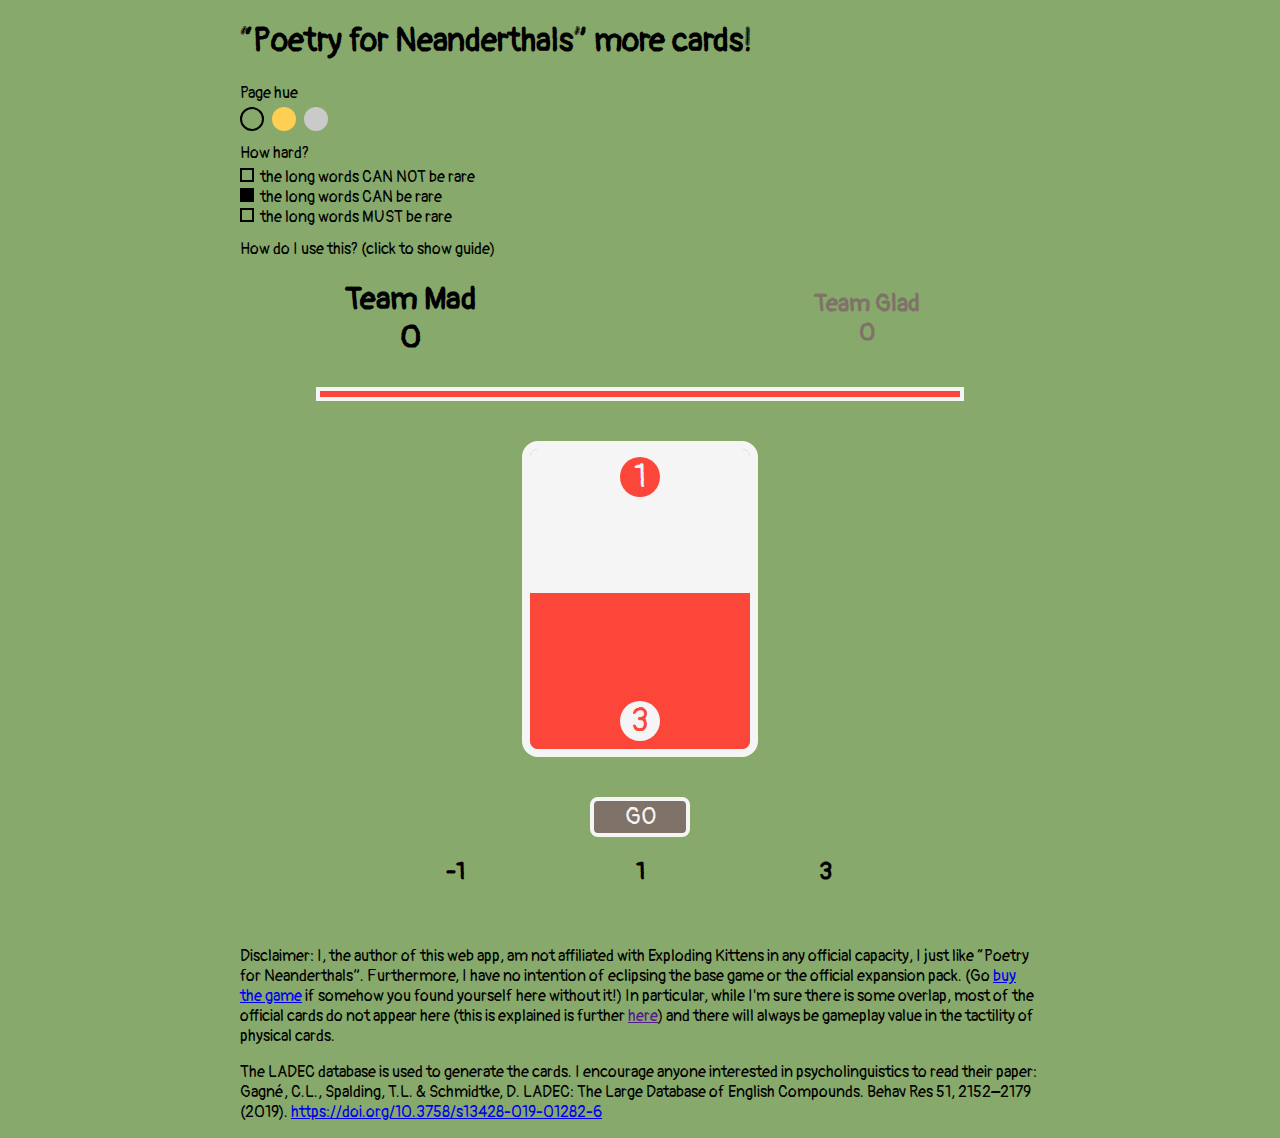
==== docs/index.html @ ecc4f7a7 "build" ====
<!DOCTYPE html><html lang="en"><head><title>Poetry for Neandethals more cards!</title><meta charset="utf-8"><link href="https://fonts.googleapis.com/css2?family=Pangolin&display=swap" rel="stylesheet"><link rel="stylesheet" href="main.css"><script src="https://code.jquery.com/jquery-3.6.1.min.js"></script><script src="LADEC.js"></script><script src="card_generator-min.js"></script></head><body><div class="container"><h1>&ldquo;Poetry for Neanderthals&rdquo; more cards!</h1><div class="game-options"><div class="menu-bg-color"><div class="prompt">Page hue</div><div class="radio"><label><input type="radio" name="bg-color" value="green" checked><div class="bubble"></div></label><label><input type="radio" name="bg-color" value="yellow"><div class="bubble"></div></label><label><input type="radio" name="bg-color" value="gray"><div class="bubble"></div></label></div></div><div class="menu-difficulty"><div class="prompt">How hard?</div><div class="radio"><label><input type="radio" name="difficulty" value="easy"><div class="checkbox"></div><span>the long words CAN NOT be rare</span></label><label><input type="radio" name="difficulty" value="medium" checked><div class="checkbox"></div><span>the long words CAN be rare</span></label><label><input type="radio" name="difficulty" value="hard"><div class="checkbox"></div><span>the long words MUST be rare</span></label></div></div><div class="howto"><input type="checkbox" id="instructions-toggle"><label class="title" for="instructions-toggle">How do I use this? (click to <span class="show">show</span><span class="hide">hide</span> guide)</label><ol class="instructions"><li>You know how to play &ldquo;Poetry for Neanderthals&rdquo; and you have your two teams Mad and Glad with Team Mad to start (as shown by the team names down there).</li><li>Choose (up top) how hard the game will be.</li><li>Pass this to the first one to play, call them Groc for this guide.</li><li>To start their turn, Groc may click hit GO or the blank card. This will show the first card, start the clock, and GO will change to SKIP.</li><li>To skip the card or if Groc screws up, they must click SKIP (and lose a point). If Groc's team gets the top word and Groc wants to move on, click the white part of the card for one point. If Groc's teams get the bottom word, click the red part of the card for three points. In each case, the words (for this turn) show up in the lists at the foot of the page.</li><li>Once time's up, the score is summed and Groc should pass to the next team.</li></ol></div></div><div class="turn-indicator"><div class="mad current">Team Mad<br><span class="score">0</span></div><div class="glad">Team Glad<br><span class="score">0</span></div></div><div class="timer"><div class="inner-bar"></div></div><div class="card"><div class="card-top"><div class="points">1</div><div class="word" id="constituent"></div></div><div class="card-bottom"><div class="word" id="compound"></div><div class="points">3</div></div></div><input type="button" value="GO" id="draw-button"><div class="turn-tally"><div class="bucket flops"><h2>-1</h2></div><div class="bucket ones"><h2>1</h2></div><div class="bucket threes"><h2>3</h2></div></div><div class="info"><p>Disclaimer: I, the author of this web app, am not affiliated with Exploding Kittens in any official capacity, I just like &ldquo;Poetry for Neanderthals&rdquo;. Furthermore, I have no intention of eclipsing the base game or the official expansion pack. (Go <a href="https://www.explodingkittens.com/collections/poetry-for-neanderthals" target="_blank">buy the game</a> if somehow you found yourself here without it!) In particular, while I'm sure there is some overlap, most of the official cards do not appear here (this is explained is further <a href="" target="_blank">here</a>) and there will always be gameplay value in the tactility of physical cards. </p><p>The LADEC database is used to generate the cards. I encourage anyone interested in psycholinguistics to read their paper: <br><span class="citation">Gagn&eacute;, C.L., Spalding, T.L. & Schmidtke, D. LADEC: The Large Database of English Compounds. Behav Res 51, 2152–2179 (2019). <a href="https://doi.org/10.3758/s13428-019-01282-6" target="_blank">https://doi.org/10.3758/s13428-019-01282-6</a></span></p></div></div></body></html>
---- docs/main.css ----
h1, h2, h3, p, div, a, input, label {
  font-family: "Pangolin", sans-serif;
}

body {
  margin: 0;
  background: #87A96B;
}

.container {
  max-width: 800px;
  margin: 0 auto;
  padding: 0 10px;
}

[class^=menu-] {
  margin-bottom: 12px;
}
[class^=menu-] .prompt {
  margin-bottom: 4px;
}

.game-options {
  user-select: none;
}

.menu-bg-color .radio {
  display: flex;
  width: 120px;
}
.menu-bg-color .radio label {
  display: block;
  cursor: pointer;
  margin-right: 8px;
}
.menu-bg-color .radio .bubble {
  width: 24px;
  height: 24px;
  border-radius: 12px;
  box-sizing: border-box;
}
.menu-bg-color .radio input {
  display: none;
}
.menu-bg-color .radio input[value=yellow] ~ .bubble {
  background: rgb(254, 207, 83);
}
.menu-bg-color .radio input[value=green] ~ .bubble {
  background: #87A96B;
}
.menu-bg-color .radio input[value=gray] ~ .bubble {
  background: #CACACA;
}
.menu-bg-color .radio input:checked ~ .bubble {
  border: black 2px solid;
}

.menu-difficulty label {
  display: block;
  cursor: pointer;
}
.menu-difficulty .checkbox {
  display: inline-block;
  width: 14px;
  height: 14px;
  box-sizing: border-box;
  border: 2px solid black;
  margin-right: 6px;
}
.menu-difficulty input {
  display: none;
}
.menu-difficulty input:checked ~ .checkbox {
  background: black;
}

.instructions {
  display: none;
}

.howto .title {
  cursor: pointer;
}
.howto .title .hide {
  display: none;
}

#instructions-toggle {
  display: none;
}

#instructions-toggle:checked ~ .title .show {
  display: none;
}
#instructions-toggle:checked ~ .title .hide {
  display: inline;
}
#instructions-toggle:checked ~ .instructions {
  display: block;
}

.turn-indicator {
  width: 100%;
  margin: 30px auto;
  max-width: 600px;
  display: flex;
  justify-content: space-between;
  font-size: 24px;
  font-weight: 900;
  text-align: center;
  color: rgb(126, 114, 105);
}
.turn-indicator div {
  margin: 0 20px;
  transition: all ease 0.5s;
}
.turn-indicator .current {
  transform: scale(1.3);
  color: black;
}

.timer {
  width: 80%;
  height: 6px;
  background: whitesmoke;
  margin: 40px auto;
  position: relative;
  padding: 4px;
}

.inner-bar {
  height: 100%;
  width: 100%;
  background: rgb(252, 70, 57);
}

@keyframes timer {
  from {
    width: 100%;
  }
  to {
    width: 0%;
  }
}
.card {
  margin: 0 auto;
  width: 220px;
  height: 300px;
  border-radius: 16px;
  border: whitesmoke 8px solid;
  font-size: 32px;
  text-align: center;
  text-transform: uppercase;
}
.card .card-top, .card .card-bottom {
  width: 100%;
  position: relative;
}
.card .word {
  line-height: 2;
  width: 100%;
  position: absolute;
}
.card .points {
  width: 40px;
  height: 40px;
  border-radius: 20px;
  position: absolute;
  left: calc(50% - 20px);
}

.card-top {
  color: rgb(252, 70, 57);
  background: whitesmoke;
  height: 48%;
  border-top-left-radius: 8px;
  border-top-right-radius: 8px;
}
.card-top .word {
  bottom: 4%;
}
.card-top .points {
  top: 8px;
  background: rgb(252, 70, 57);
  color: whitesmoke;
}

.card-bottom {
  color: whitesmoke;
  background: rgb(252, 70, 57);
  height: 52%;
  border-bottom-left-radius: 8px;
  border-bottom-right-radius: 8px;
}
.card-bottom .word {
  top: 10%;
}
.card-bottom .points {
  bottom: 8px;
  background: whitesmoke;
  color: rgb(252, 70, 57);
}

input[type=button] {
  color: whitesmoke;
  background: rgb(126, 114, 105);
  border: whitesmoke 2px solid;
  border-radius: 4px;
}

.turn-tally {
  display: flex;
  justify-content: space-between;
  text-transform: uppercase;
  max-width: 500px;
  margin: 0 auto 40px;
}
.turn-tally h2 {
  margin: 0 10px 20px;
}
.turn-tally .bucket {
  width: 26%;
  text-align: center;
}
.turn-tally span {
  text-decoration: underline;
}

#draw-button {
  width: 100px;
  height: 40px;
  font-size: 24px;
  border-width: 4px;
  border-radius: 8px;
  margin: 40px auto 20px;
  display: block;
}
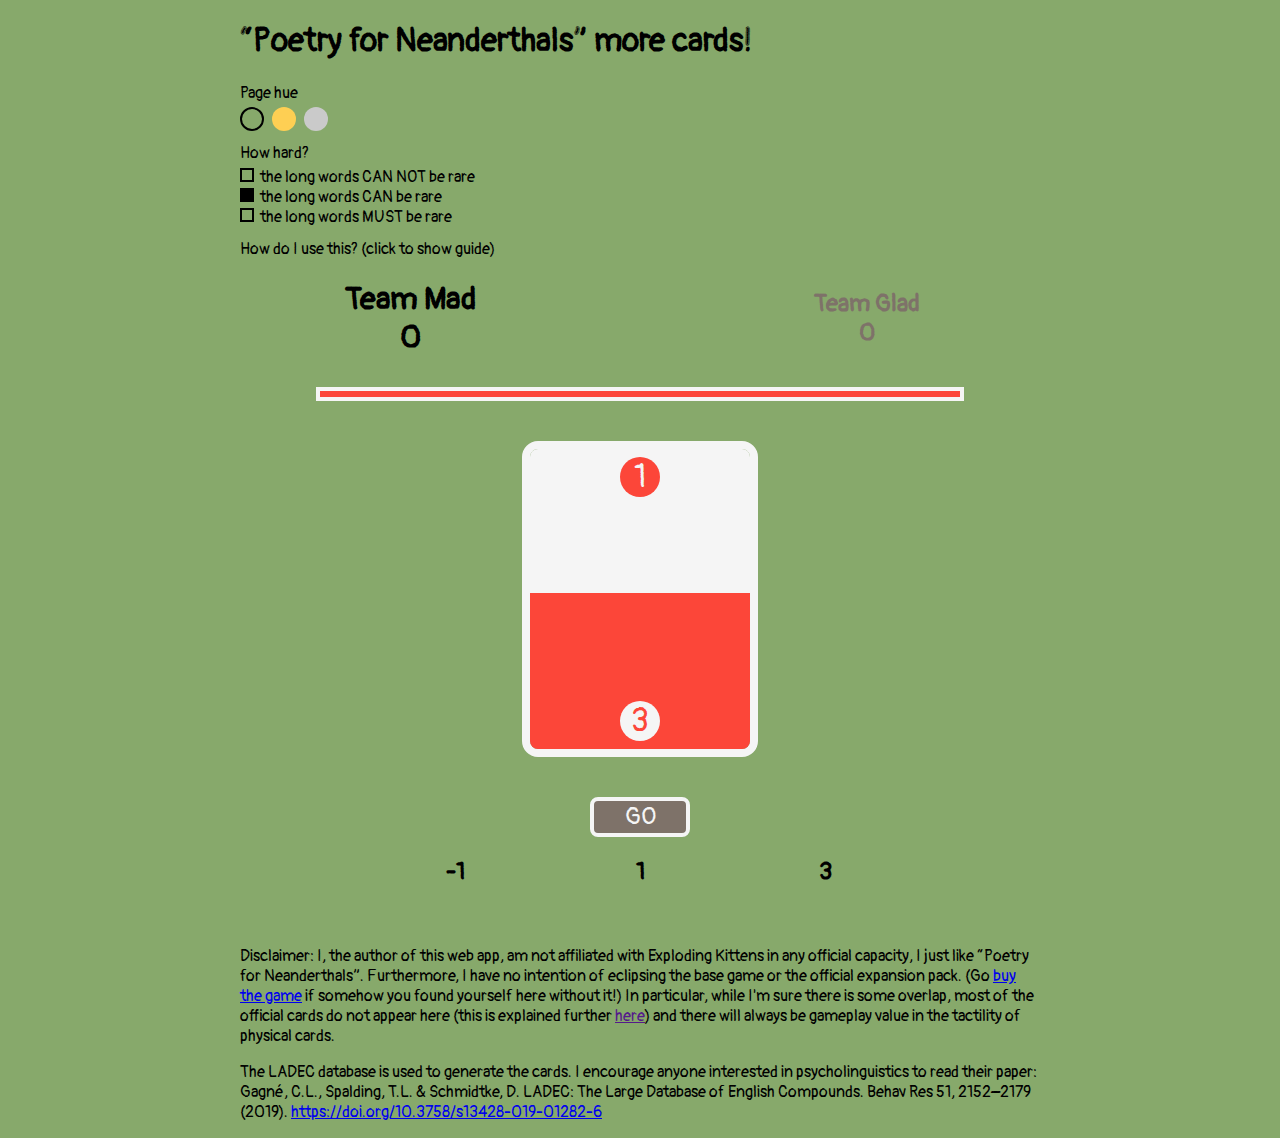
==== commit 851c799b: "fix typos" ====
--- a/docs/index.html
+++ b/docs/index.html
@@ -1 +1 @@
-<!DOCTYPE html><html lang="en"><head><title>Poetry for Neandethals more cards!</title><meta charset="utf-8"><link href="https://fonts.googleapis.com/css2?family=Pangolin&display=swap" rel="stylesheet"><link rel="stylesheet" href="main.css"><script src="https://code.jquery.com/jquery-3.6.1.min.js"></script><script src="LADEC.js"></script><script src="card_generator-min.js"></script></head><body><div class="container"><h1>&ldquo;Poetry for Neanderthals&rdquo; more cards!</h1><div class="game-options"><div class="menu-bg-color"><div class="prompt">Page hue</div><div class="radio"><label><input type="radio" name="bg-color" value="green" checked><div class="bubble"></div></label><label><input type="radio" name="bg-color" value="yellow"><div class="bubble"></div></label><label><input type="radio" name="bg-color" value="gray"><div class="bubble"></div></label></div></div><div class="menu-difficulty"><div class="prompt">How hard?</div><div class="radio"><label><input type="radio" name="difficulty" value="easy"><div class="checkbox"></div><span>the long words CAN NOT be rare</span></label><label><input type="radio" name="difficulty" value="medium" checked><div class="checkbox"></div><span>the long words CAN be rare</span></label><label><input type="radio" name="difficulty" value="hard"><div class="checkbox"></div><span>the long words MUST be rare</span></label></div></div><div class="howto"><input type="checkbox" id="instructions-toggle"><label class="title" for="instructions-toggle">How do I use this? (click to <span class="show">show</span><span class="hide">hide</span> guide)</label><ol class="instructions"><li>You know how to play &ldquo;Poetry for Neanderthals&rdquo; and you have your two teams Mad and Glad with Team Mad to start (as shown by the team names down there).</li><li>Choose (up top) how hard the game will be.</li><li>Pass this to the first one to play, call them Groc for this guide.</li><li>To start their turn, Groc may click hit GO or the blank card. This will show the first card, start the clock, and GO will change to SKIP.</li><li>To skip the card or if Groc screws up, they must click SKIP (and lose a point). If Groc's team gets the top word and Groc wants to move on, click the white part of the card for one point. If Groc's teams get the bottom word, click the red part of the card for three points. In each case, the words (for this turn) show up in the lists at the foot of the page.</li><li>Once time's up, the score is summed and Groc should pass to the next team.</li></ol></div></div><div class="turn-indicator"><div class="mad current">Team Mad<br><span class="score">0</span></div><div class="glad">Team Glad<br><span class="score">0</span></div></div><div class="timer"><div class="inner-bar"></div></div><div class="card"><div class="card-top"><div class="points">1</div><div class="word" id="constituent"></div></div><div class="card-bottom"><div class="word" id="compound"></div><div class="points">3</div></div></div><input type="button" value="GO" id="draw-button"><div class="turn-tally"><div class="bucket flops"><h2>-1</h2></div><div class="bucket ones"><h2>1</h2></div><div class="bucket threes"><h2>3</h2></div></div><div class="info"><p>Disclaimer: I, the author of this web app, am not affiliated with Exploding Kittens in any official capacity, I just like &ldquo;Poetry for Neanderthals&rdquo;. Furthermore, I have no intention of eclipsing the base game or the official expansion pack. (Go <a href="https://www.explodingkittens.com/collections/poetry-for-neanderthals" target="_blank">buy the game</a> if somehow you found yourself here without it!) In particular, while I'm sure there is some overlap, most of the official cards do not appear here (this is explained is further <a href="" target="_blank">here</a>) and there will always be gameplay value in the tactility of physical cards. </p><p>The LADEC database is used to generate the cards. I encourage anyone interested in psycholinguistics to read their paper: <br><span class="citation">Gagn&eacute;, C.L., Spalding, T.L. & Schmidtke, D. LADEC: The Large Database of English Compounds. Behav Res 51, 2152–2179 (2019). <a href="https://doi.org/10.3758/s13428-019-01282-6" target="_blank">https://doi.org/10.3758/s13428-019-01282-6</a></span></p></div></div></body></html>+<!DOCTYPE html><html lang="en"><head><title>Poetry for Neanderthals more cards!</title><meta charset="utf-8"><meta name="viewport" content="width=device-width, initial-scale=1"><link href="https://fonts.googleapis.com/css2?family=Pangolin&display=swap" rel="stylesheet"><link rel="stylesheet" href="main.css"><script src="https://code.jquery.com/jquery-3.6.1.min.js"></script><script src="LADEC.js"></script><script src="card_generator-min.js"></script></head><body><div class="container"><h1>&ldquo;Poetry for Neanderthals&rdquo; more cards!</h1><div class="game-options"><div class="menu-bg-color"><div class="prompt">Page hue</div><div class="radio"><label><input type="radio" name="bg-color" value="green" checked><div class="bubble"></div></label><label><input type="radio" name="bg-color" value="yellow"><div class="bubble"></div></label><label><input type="radio" name="bg-color" value="gray"><div class="bubble"></div></label></div></div><div class="menu-difficulty"><div class="prompt">How hard?</div><div class="radio"><label><input type="radio" name="difficulty" value="easy"><div class="checkbox"></div><span>the long words CAN NOT be rare</span></label><label><input type="radio" name="difficulty" value="medium" checked><div class="checkbox"></div><span>the long words CAN be rare</span></label><label><input type="radio" name="difficulty" value="hard"><div class="checkbox"></div><span>the long words MUST be rare</span></label></div></div><div class="howto"><input type="checkbox" id="instructions-toggle"><label class="title" for="instructions-toggle">How do I use this? (click to <span class="show">show</span><span class="hide">hide</span> guide)</label><ol class="instructions"><li>You know how to play &ldquo;Poetry for Neanderthals&rdquo; and you have your two teams Mad and Glad with Team Mad to start (as shown by the team names down there).</li><li>Choose (up top) how hard the game will be.</li><li>Pass this to the first one to play, call them Groc for this guide.</li><li>To start their turn, Groc may click hit GO or the blank card. This will show the first card, start the clock, and GO will change to SKIP.</li><li>To skip the card or if Groc screws up, they must click SKIP (and lose a point). If Groc's team gets the top word (marked 1) and Groc wants to move on, click the white part of the card for one point. If Groc's team gets the long word (marked 3), click the red part of the card for three points. In each case, the words (for this turn) show up in the lists at the foot of the page.</li><li>Once time's up, the score is summed and Groc should pass to the next team.</li></ol></div></div><div class="turn-indicator"><div class="mad current">Team Mad<br><span class="score">0</span></div><div class="glad">Team Glad<br><span class="score">0</span></div></div><div class="timer"><div class="inner-bar"></div></div><div class="card"><div class="card-top"><div class="points">1</div><div class="word" id="constituent"></div></div><div class="card-bottom"><div class="word" id="compound"></div><div class="points">3</div></div></div><input type="button" value="GO" id="draw-button"><div class="turn-tally"><div class="bucket flops"><h2>-1</h2></div><div class="bucket ones"><h2>1</h2></div><div class="bucket threes"><h2>3</h2></div></div><div class="info"><p>Disclaimer: I, the author of this web app, am not affiliated with Exploding Kittens in any official capacity, I just like &ldquo;Poetry for Neanderthals&rdquo;. Furthermore, I have no intention of eclipsing the base game or the official expansion pack. (Go <a href="https://www.explodingkittens.com/collections/poetry-for-neanderthals" target="_blank">buy the game</a> if somehow you found yourself here without it!) In particular, while I'm sure there is some overlap, most of the official cards do not appear here (this is explained further <a href="" target="_blank">here</a>) and there will always be gameplay value in the tactility of physical cards. </p><p>The LADEC database is used to generate the cards. I encourage anyone interested in psycholinguistics to read their paper: <br><span class="citation">Gagn&eacute;, C.L., Spalding, T.L. & Schmidtke, D. LADEC: The Large Database of English Compounds. Behav Res 51, 2152–2179 (2019). <a href="https://doi.org/10.3758/s13428-019-01282-6" target="_blank">https://doi.org/10.3758/s13428-019-01282-6</a></span></p></div></div></body></html>--- a/docs/main.css
+++ b/docs/main.css
@@ -8,6 +8,7 @@
 }
 
 .container {
+  width: 100%;
   max-width: 800px;
   margin: 0 auto;
   padding: 0 10px;
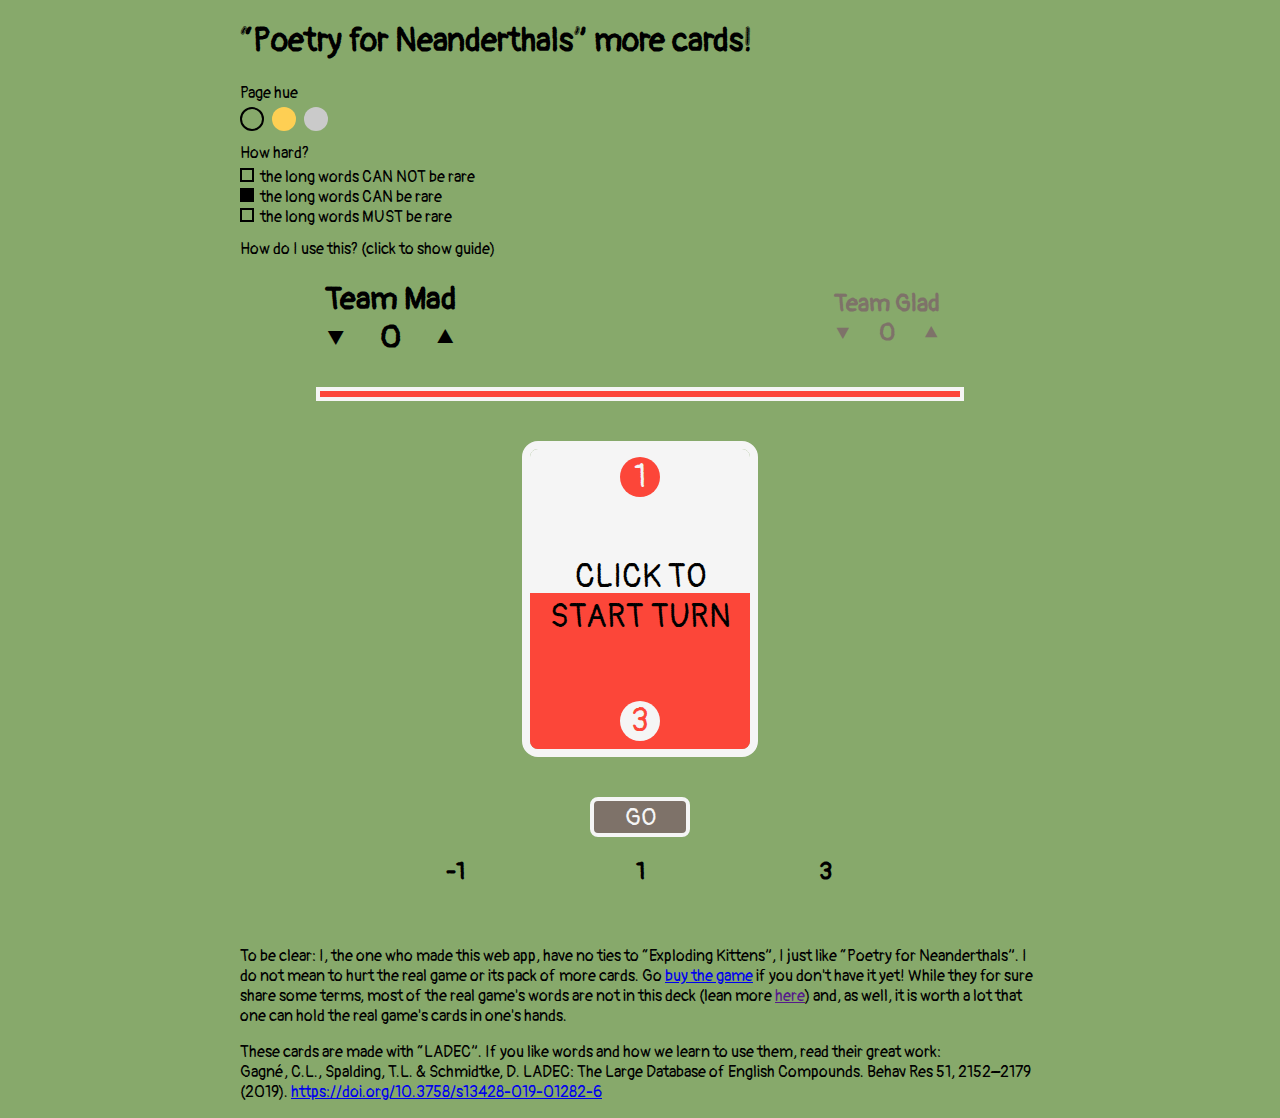
==== commit 20287321: "Make playtest improvements" ====
--- a/docs/index.html
+++ b/docs/index.html
@@ -1 +1 @@
-<!DOCTYPE html><html lang="en"><head><title>Poetry for Neanderthals more cards!</title><meta charset="utf-8"><meta name="viewport" content="width=device-width, initial-scale=1"><link href="https://fonts.googleapis.com/css2?family=Pangolin&display=swap" rel="stylesheet"><link rel="stylesheet" href="main.css"><script src="https://code.jquery.com/jquery-3.6.1.min.js"></script><script src="LADEC.js"></script><script src="card_generator-min.js"></script></head><body><div class="container"><h1>&ldquo;Poetry for Neanderthals&rdquo; more cards!</h1><div class="game-options"><div class="menu-bg-color"><div class="prompt">Page hue</div><div class="radio"><label><input type="radio" name="bg-color" value="green" checked><div class="bubble"></div></label><label><input type="radio" name="bg-color" value="yellow"><div class="bubble"></div></label><label><input type="radio" name="bg-color" value="gray"><div class="bubble"></div></label></div></div><div class="menu-difficulty"><div class="prompt">How hard?</div><div class="radio"><label><input type="radio" name="difficulty" value="easy"><div class="checkbox"></div><span>the long words CAN NOT be rare</span></label><label><input type="radio" name="difficulty" value="medium" checked><div class="checkbox"></div><span>the long words CAN be rare</span></label><label><input type="radio" name="difficulty" value="hard"><div class="checkbox"></div><span>the long words MUST be rare</span></label></div></div><div class="howto"><input type="checkbox" id="instructions-toggle"><label class="title" for="instructions-toggle">How do I use this? (click to <span class="show">show</span><span class="hide">hide</span> guide)</label><ol class="instructions"><li>You know how to play &ldquo;Poetry for Neanderthals&rdquo; and you have your two teams Mad and Glad with Team Mad to start (as shown by the team names down there).</li><li>Choose (up top) how hard the game will be.</li><li>Pass this to the first one to play, call them Groc for this guide.</li><li>To start their turn, Groc may click hit GO or the blank card. This will show the first card, start the clock, and GO will change to SKIP.</li><li>To skip the card or if Groc screws up, they must click SKIP (and lose a point). If Groc's team gets the top word (marked 1) and Groc wants to move on, click the white part of the card for one point. If Groc's team gets the long word (marked 3), click the red part of the card for three points. In each case, the words (for this turn) show up in the lists at the foot of the page.</li><li>Once time's up, the score is summed and Groc should pass to the next team.</li></ol></div></div><div class="turn-indicator"><div class="mad current">Team Mad<br><span class="score">0</span></div><div class="glad">Team Glad<br><span class="score">0</span></div></div><div class="timer"><div class="inner-bar"></div></div><div class="card"><div class="card-top"><div class="points">1</div><div class="word" id="constituent"></div></div><div class="card-bottom"><div class="word" id="compound"></div><div class="points">3</div></div></div><input type="button" value="GO" id="draw-button"><div class="turn-tally"><div class="bucket flops"><h2>-1</h2></div><div class="bucket ones"><h2>1</h2></div><div class="bucket threes"><h2>3</h2></div></div><div class="info"><p>Disclaimer: I, the author of this web app, am not affiliated with Exploding Kittens in any official capacity, I just like &ldquo;Poetry for Neanderthals&rdquo;. Furthermore, I have no intention of eclipsing the base game or the official expansion pack. (Go <a href="https://www.explodingkittens.com/collections/poetry-for-neanderthals" target="_blank">buy the game</a> if somehow you found yourself here without it!) In particular, while I'm sure there is some overlap, most of the official cards do not appear here (this is explained further <a href="" target="_blank">here</a>) and there will always be gameplay value in the tactility of physical cards. </p><p>The LADEC database is used to generate the cards. I encourage anyone interested in psycholinguistics to read their paper: <br><span class="citation">Gagn&eacute;, C.L., Spalding, T.L. & Schmidtke, D. LADEC: The Large Database of English Compounds. Behav Res 51, 2152–2179 (2019). <a href="https://doi.org/10.3758/s13428-019-01282-6" target="_blank">https://doi.org/10.3758/s13428-019-01282-6</a></span></p></div></div></body></html>+<!DOCTYPE html><html lang="en"><head><title>Poetry for Neanderthals more cards!</title><meta charset="utf-8"><meta name="viewport" content="width=device-width, initial-scale=1"><link href="https://fonts.googleapis.com/css2?family=Pangolin&display=swap" rel="stylesheet"><link rel="stylesheet" href="main.css"><script src="https://code.jquery.com/jquery-3.6.1.min.js"></script><script src="LADEC.js"></script><script src="card_generator-min.js"></script></head><body><div class="container"><h1>&ldquo;Poetry for Neanderthals&rdquo; more cards!</h1><div class="game-options"><div class="menu-bg-color"><div class="prompt">Page hue</div><div class="radio"><label><input type="radio" name="bg-color" value="green" checked><div class="bubble"></div></label><label><input type="radio" name="bg-color" value="yellow"><div class="bubble"></div></label><label><input type="radio" name="bg-color" value="gray"><div class="bubble"></div></label></div></div><div class="menu-difficulty"><div class="prompt">How hard?</div><div class="radio"><label><input type="radio" name="difficulty" value="easy"><div class="checkbox"></div><span>the long words CAN NOT be rare</span></label><label><input type="radio" name="difficulty" value="medium" checked><div class="checkbox"></div><span>the long words CAN be rare</span></label><label><input type="radio" name="difficulty" value="hard"><div class="checkbox"></div><span>the long words MUST be rare</span></label></div></div><div class="howto"><input type="checkbox" id="instructions-toggle"><label class="title" for="instructions-toggle">How do I use this? (click to <span class="show">show</span><span class="hide">hide</span> guide)</label><ol class="instructions"><li>You know how to play &ldquo;Poetry for Neanderthals&rdquo; and you have your two teams Mad and Glad with Team Mad to start (as shown by the team names down there).</li><li>Choose (up top) how hard the game will be.</li><li>Pass this to the first one to play, call them Groc for this guide.</li><li>To start their turn, Groc click GO or the blank card. This will show the first card, start the clock, and GO will change to SKIP.</li><li>To skip the card or if Groc screws up, they must click SKIP (and lose a point). If Groc's team gets the top word (marked 1) and Groc wants to move on, click the white part of the card for one point. If Groc's team gets the long word (marked 3), click the red part of the card for three points. In each case, the words (for this turn) show up in the lists at the foot of the page.</li><li>Once time's up, the score is summed and Groc should pass to the next team.</li><li>TIP: If Groc made an oops and clicked wrong, he can fix his team's score with the small up and down spikes.</li></ol></div></div><div class="turn-indicator"><div class="mad current"> <div class="name">Team Mad</div><div class="score"><div class="down"></div><div class="value">0</div><div class="up"></div></div></div><div class="glad"><div class="name">Team Glad</div><div class="score"><div class="down"></div><div class="value">0</div><div class="up"></div></div></div></div><div class="timer"><div class="inner-bar"></div></div><div class="card"><div class="card-top"><div class="points">1</div><div class="word" id="constituent"></div></div><div class="card-bottom"><div class="word" id="compound"></div><div class="points">3</div></div><div class="start-turn"> <div class="prompt">Click to start turn</div></div></div><div class="button-container"><div id="draw-button">GO</div><div class="start-turn"></div></div><div class="turn-tally"><div class="bucket flops"><h2>-1</h2></div><div class="bucket ones"><h2>1</h2></div><div class="bucket threes"><h2>3</h2></div></div><div class="info"><p>To be clear: I, the one who made this web app, have no ties to &ldquo;Exploding Kittens&rdquo;, I just like &ldquo;Poetry for Neanderthals&rdquo;. I do not mean to hurt the real game or its pack of more cards. Go <a href="https://www.explodingkittens.com/collections/poetry-for-neanderthals" target="_blank">buy the game</a> if you don't have it yet! While they for sure share some terms, most of the real game's words are not in this deck (lean more <a href="" target="_blank">here</a>) and, as well, it is worth a lot that one can hold the real game's cards in one's hands.</p><p>These cards are made with &ldquo;LADEC&rdquo;. If you like words and how we learn to use them, read their great work: <br><span class="citation">Gagn&eacute;, C.L., Spalding, T.L. & Schmidtke, D. LADEC: The Large Database of English Compounds. Behav Res 51, 2152–2179 (2019). <a href="https://doi.org/10.3758/s13428-019-01282-6" target="_blank">https://doi.org/10.3758/s13428-019-01282-6</a></span></p></div></div></body></html>--- a/docs/main.css
+++ b/docs/main.css
@@ -1,3 +1,4 @@
+@charset "UTF-8";
 h1, h2, h3, p, div, a, input, label {
   font-family: "Pangolin", sans-serif;
 }
@@ -101,7 +102,8 @@
 }
 
 .turn-indicator {
-  width: 100%;
+  user-select: none;
+  width: 90%;
   margin: 30px auto;
   max-width: 600px;
   display: flex;
@@ -111,13 +113,28 @@
   text-align: center;
   color: rgb(126, 114, 105);
 }
-.turn-indicator div {
-  margin: 0 20px;
-  transition: all ease 0.5s;
-}
 .turn-indicator .current {
   transform: scale(1.3);
   color: black;
+}
+.turn-indicator div {
+  margin: 0;
+  transition: all ease 0.5s;
+}
+.turn-indicator .score {
+  display: flex;
+  justify-content: space-between;
+}
+.turn-indicator .down:after, .turn-indicator .up:after {
+  display: block;
+  content: "‣";
+  cursor: pointer;
+}
+.turn-indicator .down:after {
+  transform: rotate(90deg) scale(1.2);
+}
+.turn-indicator .up:after {
+  transform: rotate(-90deg) scale(1.2);
 }
 
 .timer {
@@ -144,6 +161,8 @@
   }
 }
 .card {
+  user-select: none;
+  cursor: pointer;
   margin: 0 auto;
   width: 220px;
   height: 300px;
@@ -152,6 +171,7 @@
   font-size: 32px;
   text-align: center;
   text-transform: uppercase;
+  position: relative;
 }
 .card .card-top, .card .card-bottom {
   width: 100%;
@@ -168,6 +188,15 @@
   border-radius: 20px;
   position: absolute;
   left: calc(50% - 20px);
+}
+.card .start-turn {
+  height: 100%;
+  position: absolute;
+  z-index: 100;
+  top: 0;
+}
+.card .start-turn .prompt {
+  margin-top: 108px;
 }
 
 .card-top {
@@ -202,32 +231,34 @@
   color: rgb(252, 70, 57);
 }
 
-input[type=button] {
+.turn-tally {
+  display: flex;
+  justify-content: space-between;
+  text-transform: uppercase;
+  max-width: 500px;
+  margin: 0 auto 40px;
+}
+.turn-tally h2 {
+  margin: 0 10px 20px;
+}
+.turn-tally .bucket {
+  width: 26%;
+  text-align: center;
+}
+.turn-tally span {
+  text-decoration: underline;
+}
+
+.button-container {
+  text-align: center;
+  box-sizing: border-box;
+  line-height: 34px;
+  user-select: none;
+  cursor: pointer;
   color: whitesmoke;
   background: rgb(126, 114, 105);
   border: whitesmoke 2px solid;
   border-radius: 4px;
-}
-
-.turn-tally {
-  display: flex;
-  justify-content: space-between;
-  text-transform: uppercase;
-  max-width: 500px;
-  margin: 0 auto 40px;
-}
-.turn-tally h2 {
-  margin: 0 10px 20px;
-}
-.turn-tally .bucket {
-  width: 26%;
-  text-align: center;
-}
-.turn-tally span {
-  text-decoration: underline;
-}
-
-#draw-button {
   width: 100px;
   height: 40px;
   font-size: 24px;
@@ -235,4 +266,11 @@
   border-radius: 8px;
   margin: 40px auto 20px;
   display: block;
-}
+  position: relative;
+}
+.button-container .start-turn {
+  position: absolute;
+  width: 100%;
+  height: 100%;
+  top: 0;
+}
